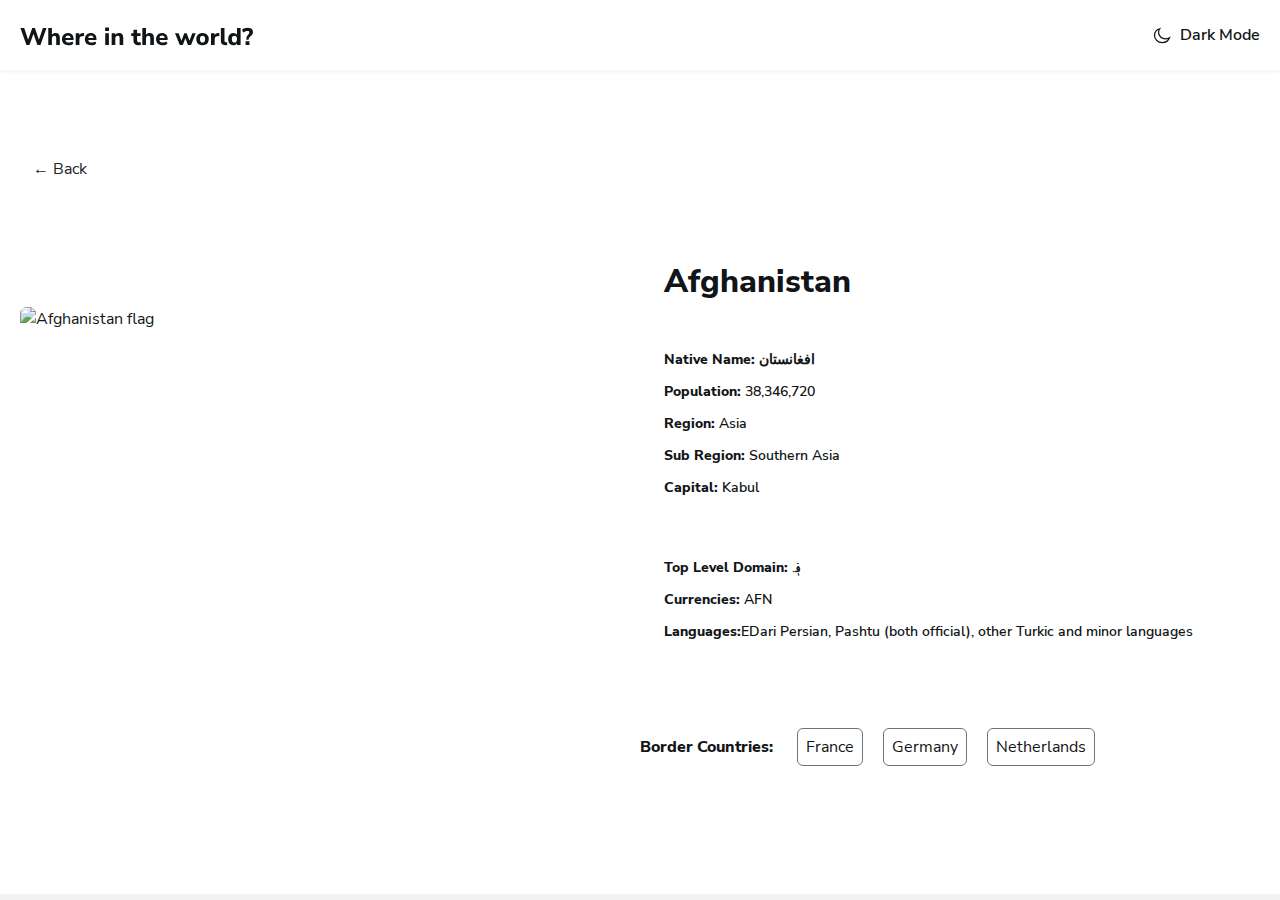
==== afghanistan.html @ 4f0dc797 "Added country's more info page" ====
<!DOCTYPE html>
<html lang="en">
<head>
  <meta charset="UTF-8">
  <meta http-equiv="X-UA-Compatible" content="IE=edge">
  <meta name="viewport" content="width=device-width, initial-scale=1.0">
  <meta name="description" content="Countries infogram. Jurabekov's  website">
  <title>Countries info</title>
  <link rel="stylesheet" href="https://cdn.jsdelivr.net/npm/bootstrap@5.2.0/dist/css/bootstrap.min.css">
  <link rel="stylesheet" href="./css/main.min.css">
</head>
<body>
  <header class="header position-relative">
    <div class="container">
      <div class="header-inner">
        <a class="site-logo" href="./index.html">
          <svg width="233" height="19" viewBox="0 0 233 19" fill="currentColor" xmlns="http://www.w3.org/2000/svg">
            <path d="M6.432 18L0.408 1.08H4.224L8.112 12.648L12.216 1.08H14.904L18.888 12.84L22.92 1.08H26.52L20.448 18H17.424L13.464 6.768L9.456 18H6.432ZM28.2748 18V1.08H31.8988V7.824C32.3148 7.216 32.8508 6.76 33.5068 6.456C34.1628 6.136 34.8908 5.976 35.6908 5.976C38.4588 5.976 39.8428 7.624 39.8428 10.92V18H36.2188V11.088C36.2188 10.272 36.0668 9.688 35.7628 9.336C35.4588 8.968 35.0108 8.784 34.4188 8.784C33.6508 8.784 33.0348 9.024 32.5708 9.504C32.1228 9.984 31.8988 10.624 31.8988 11.424V18H28.2748ZM48.6683 18.264C47.2763 18.264 46.0763 18.016 45.0683 17.52C44.0763 17.008 43.3083 16.296 42.7643 15.384C42.2363 14.456 41.9723 13.368 41.9723 12.12C41.9723 10.904 42.2283 9.84 42.7402 8.928C43.2683 8 43.9803 7.28 44.8763 6.768C45.7883 6.24 46.8363 5.976 48.0203 5.976C49.7323 5.976 51.0923 6.52 52.1003 7.608C53.1083 8.68 53.6123 10.136 53.6123 11.976V12.888H45.4283C45.5563 13.816 45.8923 14.496 46.4363 14.928C46.9963 15.344 47.7643 15.552 48.7403 15.552C49.3803 15.552 50.0283 15.456 50.6843 15.264C51.3403 15.072 51.9323 14.776 52.4603 14.376L53.4203 16.8C52.8283 17.248 52.1003 17.608 51.2363 17.88C50.3883 18.136 49.5323 18.264 48.6683 18.264ZM48.1643 8.376C47.3963 8.376 46.7723 8.608 46.2923 9.072C45.8283 9.536 45.5403 10.184 45.4283 11.016H50.6123C50.5163 9.256 49.7003 8.376 48.1643 8.376ZM55.7201 18V6.216H59.2721V8.256C59.8321 6.88 61.0321 6.12 62.8721 5.976L63.9281 5.904L64.1441 8.952L62.1041 9.168C60.3121 9.344 59.4161 10.256 59.4161 11.904V18H55.7201ZM71.5198 18.264C70.1278 18.264 68.9278 18.016 67.9198 17.52C66.9278 17.008 66.1598 16.296 65.6158 15.384C65.0878 14.456 64.8238 13.368 64.8238 12.12C64.8238 10.904 65.0798 9.84 65.5918 8.928C66.1198 8 66.8318 7.28 67.7278 6.768C68.6398 6.24 69.6878 5.976 70.8718 5.976C72.5838 5.976 73.9438 6.52 74.9518 7.608C75.9598 8.68 76.4638 10.136 76.4638 11.976V12.888H68.2798C68.4078 13.816 68.7438 14.496 69.2878 14.928C69.8478 15.344 70.6158 15.552 71.5918 15.552C72.2318 15.552 72.8798 15.456 73.5358 15.264C74.1918 15.072 74.7838 14.776 75.3118 14.376L76.2718 16.8C75.6798 17.248 74.9518 17.608 74.0878 17.88C73.2398 18.136 72.3838 18.264 71.5198 18.264ZM71.0158 8.376C70.2478 8.376 69.6238 8.608 69.1438 9.072C68.6798 9.536 68.3918 10.184 68.2798 11.016H73.4638C73.3678 9.256 72.5518 8.376 71.0158 8.376ZM85.1074 3.936V0.551999H89.0194V3.936H85.1074ZM85.2514 18V6.216H88.8754V18H85.2514ZM91.6733 18V6.216H95.2253V7.944C95.6253 7.304 96.1613 6.816 96.8333 6.48C97.5053 6.144 98.2573 5.976 99.0893 5.976C100.481 5.976 101.521 6.384 102.209 7.2C102.897 8 103.241 9.24 103.241 10.92V18H99.6173V11.088C99.6173 10.272 99.4653 9.688 99.1613 9.336C98.8573 8.968 98.4093 8.784 97.8173 8.784C97.0493 8.784 96.4333 9.024 95.9693 9.504C95.5213 9.984 95.2973 10.624 95.2973 11.424V18H91.6733ZM118.41 18.264C115.098 18.264 113.442 16.656 113.442 13.44V8.928H111.21V6.216H113.442V2.76H117.066V6.216H120.546V8.928H117.066V13.296C117.066 13.968 117.218 14.472 117.522 14.808C117.842 15.144 118.346 15.312 119.034 15.312C119.242 15.312 119.458 15.288 119.682 15.24C119.922 15.192 120.178 15.128 120.45 15.048L120.978 17.688C120.642 17.864 120.242 18 119.778 18.096C119.314 18.208 118.858 18.264 118.41 18.264ZM122.33 18V1.08H125.954V7.824C126.37 7.216 126.906 6.76 127.562 6.456C128.218 6.136 128.946 5.976 129.746 5.976C132.514 5.976 133.898 7.624 133.898 10.92V18H130.274V11.088C130.274 10.272 130.122 9.688 129.818 9.336C129.514 8.968 129.066 8.784 128.474 8.784C127.706 8.784 127.09 9.024 126.626 9.504C126.178 9.984 125.954 10.624 125.954 11.424V18H122.33ZM142.723 18.264C141.331 18.264 140.131 18.016 139.123 17.52C138.131 17.008 137.363 16.296 136.819 15.384C136.291 14.456 136.027 13.368 136.027 12.12C136.027 10.904 136.283 9.84 136.795 8.928C137.323 8 138.035 7.28 138.931 6.768C139.843 6.24 140.891 5.976 142.075 5.976C143.787 5.976 145.147 6.52 146.155 7.608C147.163 8.68 147.667 10.136 147.667 11.976V12.888H139.483C139.611 13.816 139.947 14.496 140.491 14.928C141.051 15.344 141.819 15.552 142.795 15.552C143.435 15.552 144.083 15.456 144.739 15.264C145.395 15.072 145.987 14.776 146.515 14.376L147.475 16.8C146.883 17.248 146.155 17.608 145.291 17.88C144.443 18.136 143.587 18.264 142.723 18.264ZM142.219 8.376C141.451 8.376 140.827 8.608 140.347 9.072C139.883 9.536 139.595 10.184 139.483 11.016H144.667C144.571 9.256 143.755 8.376 142.219 8.376ZM159.791 18L154.99 6.216H158.663L161.471 13.776L164.279 6.216H166.679L169.487 13.872L172.295 6.216H175.775L171.023 18H167.951L165.359 11.304L162.839 18H159.791ZM182.509 18.264C181.245 18.264 180.141 18.016 179.197 17.52C178.269 17.008 177.549 16.296 177.037 15.384C176.525 14.456 176.269 13.36 176.269 12.096C176.269 10.848 176.525 9.768 177.037 8.856C177.549 7.928 178.269 7.216 179.197 6.72C180.141 6.224 181.245 5.976 182.509 5.976C183.773 5.976 184.869 6.224 185.797 6.72C186.741 7.216 187.469 7.928 187.981 8.856C188.509 9.768 188.773 10.848 188.773 12.096C188.773 13.36 188.509 14.456 187.981 15.384C187.469 16.296 186.741 17.008 185.797 17.52C184.869 18.016 183.773 18.264 182.509 18.264ZM182.509 15.552C183.277 15.552 183.901 15.272 184.381 14.712C184.877 14.152 185.125 13.28 185.125 12.096C185.125 10.928 184.877 10.072 184.381 9.528C183.901 8.968 183.277 8.688 182.509 8.688C181.741 8.688 181.117 8.968 180.637 9.528C180.157 10.072 179.917 10.928 179.917 12.096C179.917 13.28 180.157 14.152 180.637 14.712C181.117 15.272 181.741 15.552 182.509 15.552ZM190.978 18V6.216H194.53V8.256C195.09 6.88 196.29 6.12 198.13 5.976L199.186 5.904L199.402 8.952L197.362 9.168C195.57 9.344 194.674 10.256 194.674 11.904V18H190.978ZM205.261 18.264C203.741 18.264 202.629 17.872 201.925 17.088C201.221 16.288 200.869 15.104 200.869 13.536V1.08H204.493V13.392C204.493 14.672 205.061 15.312 206.197 15.312C206.373 15.312 206.541 15.304 206.701 15.288C206.877 15.272 207.045 15.24 207.205 15.192L207.157 18C206.549 18.176 205.917 18.264 205.261 18.264ZM213.328 18.264C212.304 18.264 211.4 18.016 210.616 17.52C209.848 17.008 209.248 16.296 208.816 15.384C208.384 14.456 208.168 13.36 208.168 12.096C208.168 10.832 208.384 9.744 208.816 8.832C209.248 7.92 209.848 7.216 210.616 6.72C211.4 6.224 212.304 5.976 213.328 5.976C214.112 5.976 214.832 6.144 215.488 6.48C216.144 6.816 216.64 7.264 216.976 7.824V1.08H220.6V18H217.048V16.224C216.728 16.848 216.232 17.344 215.56 17.712C214.904 18.08 214.16 18.264 213.328 18.264ZM214.408 15.552C215.176 15.552 215.8 15.272 216.28 14.712C216.776 14.152 217.024 13.28 217.024 12.096C217.024 10.928 216.776 10.072 216.28 9.528C215.8 8.968 215.176 8.688 214.408 8.688C213.64 8.688 213.016 8.968 212.536 9.528C212.056 10.072 211.816 10.928 211.816 12.096C211.816 13.28 212.056 14.152 212.536 14.712C213.016 15.272 213.64 15.552 214.408 15.552ZM226.416 12.648V11.52C226.416 10.816 226.544 10.168 226.8 9.576C227.056 8.968 227.496 8.328 228.12 7.656C228.568 7.176 228.88 6.768 229.056 6.432C229.232 6.08 229.32 5.72 229.32 5.352C229.32 4.904 229.152 4.552 228.816 4.296C228.496 4.04 228.032 3.912 227.424 3.912C225.936 3.912 224.536 4.448 223.224 5.52L222.048 2.784C222.752 2.176 223.608 1.696 224.616 1.344C225.624 0.992 226.648 0.816 227.688 0.816C228.744 0.816 229.672 0.992 230.472 1.344C231.272 1.68 231.888 2.16 232.32 2.784C232.768 3.392 232.992 4.104 232.992 4.92C232.992 5.656 232.824 6.336 232.488 6.96C232.168 7.584 231.592 8.24 230.76 8.928C230.008 9.552 229.488 10.096 229.2 10.56C228.928 11.024 228.76 11.472 228.696 11.904L228.576 12.648H226.416ZM225.552 18V14.16H229.44V18H225.552Z" fill="currentColor"/>
          </svg>  
        </a>
        <button class="header-btn">Dark Mode</button>
      </div>
    </div>
  </header>
  <main>
    <section class="hero hero--active bg-white">
      <h2 class="visually-hidden">Afghanistan flag</h2>
      <div class="container">
        <a class="btn border-opacity-25 mb-5" role="button" href="./index.html"> ← Back</a>
        <div class="row align-items-center justify-content-center justify-content-md-start">
          <div class="col-12 col-md-4 col-lg-5 col-xl-6 w-auto mx-auto mx-md-0 ">
            <img class="rounded belgium-img" src="./images/afgan.png" srcset="./images/afgan.jpg 1x, ./images/afgan-ret.jpg 2x" width="596" height="437" alt="Afghanistan flag">
            <img class="belgium-mobile" src="./images/usa.jpg" width="320" height="229" alt="Afghanistan flag">
          </div>
          <div class="col-12 col-md-8 col-lg-5 col-xl-6">
            <div class="row align-items-center  mb-5">
              <div class="col-md-auto w-auto mx-auto mx-md-0">
                <div class="item-txt ">
                  <h3 class="belguim mb-5">Afghanistan</h3>
                  <p><strong>Native Name: </strong> افغانستان</p>
                  <p><strong> Population: </strong> 38,346,720</p>
                  <p><strong>Region: </strong>Asia</p>
                  <p><strong>Sub Region: </strong>Southern Asia</p>
                  <p><strong>Capital: </strong>Kabul</p>        
                </div> 
              </div>
              <div class="col-md-auto w-auto mx-auto mx-md-0">
                <div class="item-txt">
                  <p><strong>Top Level Domain: </strong>.؋</p>
                  <p><strong> Currencies: </strong>AFN</p>
                  <p><strong>Languages:</strong>EDari Persian, Pashtu (both official), other Turkic and minor languages</p>  
                </div>
              </div>
            </div>
            <div class="mb-5 d-flex flex-column flex-md-row align-items-center">
              <strong class="mb-3 mb-md-0 d-block">Border Countries:</strong>
              <div class="d-inline-flex">
                <a class="btn btn-outline-secondary buttons ms-1 me-1 ms-md-4 me-md-3 ps-2 pe-2" role="button" href="#">France</a>
                <a class="btn btn-outline-secondary buttons ms-1 me-1 me-md-3 ps-2 pe-2" role="button" href="#">Germany</a>
                <a class="btn btn-outline-secondary buttons ms-1 me-1 me-md-3 ps-2 pe-2" role="button" href="#">Netherlands</a>
              </div>
            </div>
          </div>
        </div>
      </div>
    </section>
  </main>
  <script src="./js/main.js"></script>
  <script src="https://cdn.jsdelivr.net/npm/bootstrap@5.2.0/dist/js/bootstrap.bundle.min.js"></script>
</body>
</html>
---- css/main.min.css ----
/*! normalize.css v8.0.1 | MIT License | github.com/necolas/normalize.css */html{line-height:1.15;-webkit-text-size-adjust:100%}body{margin:0}main{display:block}h1{font-size:2em;margin:.67em 0}hr{box-sizing:content-box;height:0;overflow:visible}pre{font-family:monospace,monospace;font-size:1em}a{background-color:transparent}abbr[title]{border-bottom:none;text-decoration:underline;text-decoration:underline dotted}b,strong{font-weight:bolder}code,kbd,samp{font-family:monospace,monospace;font-size:1em}small{font-size:80%}sub,sup{font-size:75%;line-height:0;position:relative;vertical-align:baseline}sub{bottom:-.25em}sup{top:-.5em}img{border-style:none}button,input,optgroup,select,textarea{font-family:inherit;font-size:100%;line-height:1.15;margin:0}button,input{overflow:visible}button,select{text-transform:none}[type=button],[type=reset],[type=submit],button{-webkit-appearance:button}[type=button]::-moz-focus-inner,[type=reset]::-moz-focus-inner,[type=submit]::-moz-focus-inner,button::-moz-focus-inner{border-style:none;padding:0}[type=button]:-moz-focusring,[type=reset]:-moz-focusring,[type=submit]:-moz-focusring,button:-moz-focusring{outline:1px dotted ButtonText}fieldset{padding:.35em .75em .625em}legend{box-sizing:border-box;color:inherit;display:table;max-width:100%;padding:0;white-space:normal}progress{vertical-align:baseline}textarea{overflow:auto}[type=checkbox],[type=radio]{box-sizing:border-box;padding:0}[type=number]::-webkit-inner-spin-button,[type=number]::-webkit-outer-spin-button{height:auto}[type=search]{-webkit-appearance:textfield;outline-offset:-2px}[type=search]::-webkit-search-decoration{-webkit-appearance:none}::-webkit-file-upload-button{-webkit-appearance:button;font:inherit}details{display:block}summary{display:list-item}template{display:none}[hidden]{display:none}.header-inner,form{-webkit-box-pack:justify}.header-btn,body{font-family:var(--main-font-family)}form label,input{width:100%;max-width:480px}input,select{font-weight:400}@font-face{font-family:'Nunito Sans';font-style:normal;font-weight:300;src:local(''),url('../fonts/nunito-sans-v12-latin-300.woff2') format('woff2'),url('../fonts/nunito-sans-v12-latin-300.woff') format('woff')}@font-face{font-family:'Nunito Sans';font-style:normal;font-weight:400;src:url('../fonts/nunito-sans-v12-latin-regular.woff2') format('woff2'),url('../fonts/nunito-sans-v12-latin-regular.woff') format('woff')}@font-face{font-family:'Nunito Sans';font-style:normal;font-weight:600;src:url('../fonts/nunito-sans-v12-latin-600.woff2') format('woff2'),url('../fonts/nunito-sans-v12-latin-600.woff') format('woff')}@font-face{font-family:'Nunito Sans';font-style:normal;font-weight:800;src:url('../fonts/nunito-sans-v12-latin-800.woff2') format('woff2'),url('../fonts/nunito-sans-v12-latin-800.woff') format('woff')}:root{--header-bgcolor:#fff;--body-bgcolor:#f2f2f2;--main-font-family:"Nunito Sans","Arial",sans-serif;--text-color:#111517;--card-border-radius:5px;--form-color:#fff}html{-webkit-box-sizing:border-box;box-sizing:border-box}body{margin:0;padding:0;background-color:var(--body-bgcolor);color:var(--text-color);-webkit-transition:color .5s,background-color .5s;-o-transition:color .5s,background-color .5s;transition:color .5s,background-color .5s}.container{max-width:1280px;margin:0 auto;padding:0 20px}.visually-hidden{position:absolute;width:1px;height:1px;margin:-1px;border:0;padding:0;white-space:nowrap;-webkit-clip-path:inset(100%);clip-path:inset(100%);clip:rect(0 0 0 0);overflow:hidden}.header-btn,input{font-size:16px;background-repeat:no-repeat;border:none;color:var(--text-color)}.theme-dark{--header-bgcolor:#2B3844;--text-color:#fff;--body-bgcolor:#202C36;--form-color:#2B3844}img{display:inline-block}.header{background-color:var(--header-bgcolor);color:var(--text-color);-webkit-box-shadow:0 2px 4px #0000000e;box-shadow:0 2px 4px #0000000e}.header-inner{display:-webkit-box;display:-ms-flexbox;display:flex;-ms-flex-pack:justify;justify-content:space-between;-webkit-box-align:center;-ms-flex-align:center;align-items:center;padding:23px 0}.country-list,form{display:-webkit-box;display:-ms-flexbox}.buttons,.site-logo{color:var(--text-color)}a{text-decoration:none}.header-btn{padding:0 0 0 28px;font-style:normal;font-weight:600;line-height:22px;background-color:transparent;background-image:url("../images/path.svg");background-position:left center}.country-item,input,select{background-color:var(--form-color)}.theme-dark .header-btn{background-image:url("../images/path-dark.svg")}.theme-dark select{border-right:10px solid #2b3844}.hero{padding-top:48px}.hero--active{padding:80px 0}form{display:flex;-ms-flex-pack:justify;justify-content:space-between;-webkit-box-align:center;-ms-flex-align:center;align-items:center}input{padding:18px 15px 17px 58px;line-height:19px;margin-right:8px;content:"";background-image:url(../images/search.png);background-position:calc(50% - 206px) calc(50% + 0px);outline:0;border-radius:5px}.theme-dark input::-webkit-input-placeholder{color:#fff}.theme-dark input::-moz-placeholder{color:#fff}.theme-dark input:-ms-input-placeholder{color:#fff}.theme-dark input::-ms-input-placeholder{color:#fff}.theme-dark input::placeholder{color:#fff}input:focus{border:2px solid grey}select{width:200px;font-family:"Nunito Sans",Arial,sans-serif;font-size:14px;line-height:20px;color:var(--text-color);padding:18px 24px;-webkit-box-shadow:0 2px 9px rgba(0,0,0,.0532439);box-shadow:0 2px 9px rgba(0,0,0,.0532439);border:none;border-radius:5px;border-right:10px solid #fff}.country-list{display:flex;-webkit-box-pack:justify;-ms-flex-pack:justify;justify-content:space-between;margin:0;padding:0;list-style:none}.country-item{width:264px;-webkit-box-shadow:0 0 7px 2px rgba(0,0,0,.0294384);box-shadow:0 0 7px 2px rgba(0,0,0,.0294384);border-radius:5px}.country-item:nth-child(4){margin-right:0}.item-txt{font-weight:600;font-size:14px;line-height:16px;color:var(--text-color);padding:24px}.belguim,h3{font-style:normal;font-weight:800;color:var(--text-color)}h3{margin:0;font-size:18px;line-height:26px}.belguim{font-family:'Nunito Sans';font-size:32px;line-height:44px}.belgium-mobile{display:none}@media only screen and (max-width:703px){form{display:-webkit-box;display:-ms-flexbox;display:flex;-webkit-box-orient:vertical;-webkit-box-direction:normal;-ms-flex-direction:column;flex-direction:column;-webkit-box-align:start;-ms-flex-align:start;align-items:flex-start}form label{margin-bottom:40px}}@media only screen and (max-width:617px){.belgium-img{display:none}.belgium-mobile{display:inline-block;width:100%}}@media only screen and (max-width:568px){.site-logo svg{width:135px}input{max-width:343px;background-position:calc(50% - 141px)}.country-list{-webkit-box-pack:center;-ms-flex-pack:center;justify-content:center}}@media only screen and (max-width:373px){input{background-position:calc(8%)}}
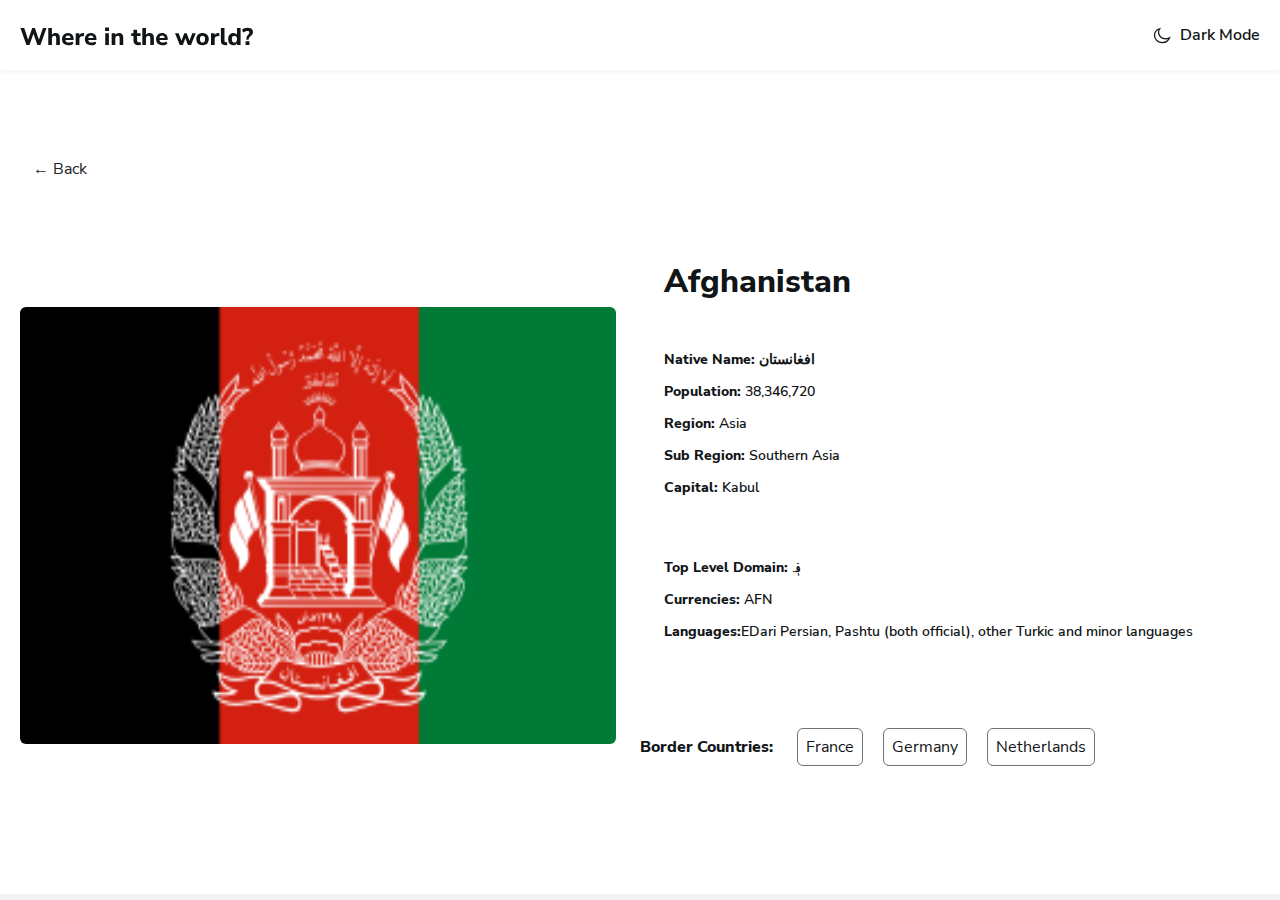
==== commit e5001a7b: "Bug fixed" ====
--- a/afghanistan.html
+++ b/afghanistan.html
@@ -29,8 +29,8 @@
         <a class="btn border-opacity-25 mb-5" role="button" href="./index.html"> ← Back</a>
         <div class="row align-items-center justify-content-center justify-content-md-start">
           <div class="col-12 col-md-4 col-lg-5 col-xl-6 w-auto mx-auto mx-md-0 ">
-            <img class="rounded belgium-img" src="./images/afgan.png" srcset="./images/afgan.jpg 1x, ./images/afgan-ret.jpg 2x" width="596" height="437" alt="Afghanistan flag">
-            <img class="belgium-mobile" src="./images/usa.jpg" width="320" height="229" alt="Afghanistan flag">
+            <img class="rounded belgium-img" src="./images/afgan.png" srcset="./images/afgan.png 1x, ./images/afgan-ret.png 2x" width="596" height="437" alt="Afghanistan flag">
+            <img class="belgium-mobile" src="./images/afgan.png" width="320" height="229" alt="Afghanistan flag">
           </div>
           <div class="col-12 col-md-8 col-lg-5 col-xl-6">
             <div class="row align-items-center  mb-5">
